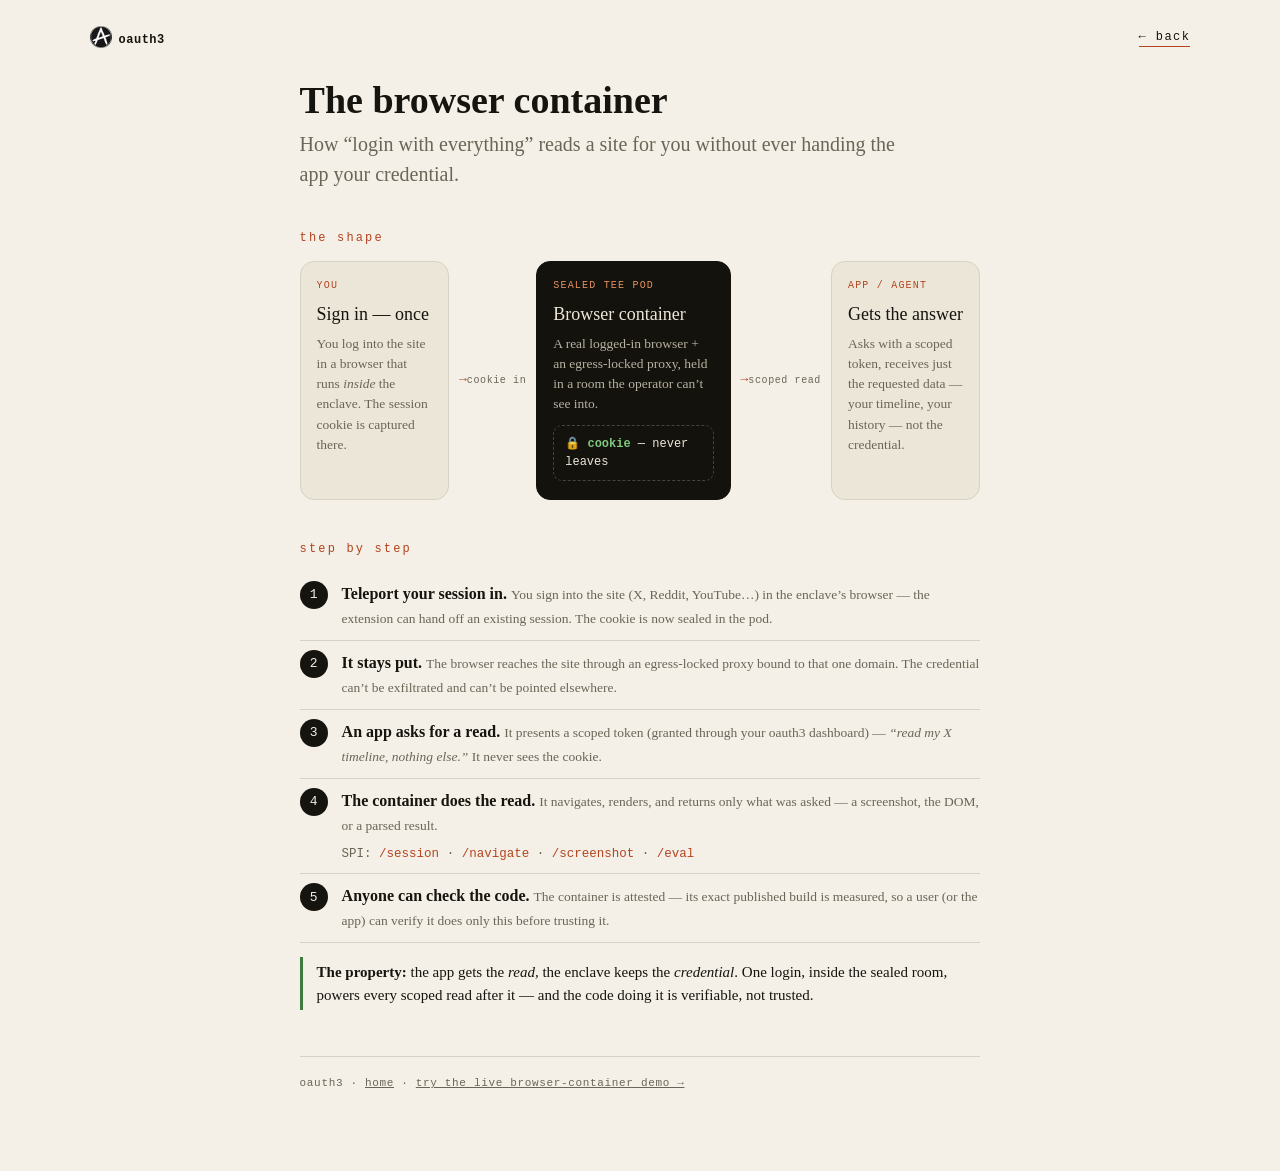
==== docs/browser-container.html @ da1b1e8d "docs: repoint demos to pod.dstack, add browser-container infographic - 'try it - live' links -> pod." ====
<!DOCTYPE html>
<html lang="en">
<head>
<meta charset="utf-8">
<meta name="viewport" content="width=device-width, initial-scale=1">
<title>oauth3 — the browser container</title>
<link rel="icon" type="image/png" href="icon.png">
<style>
  :root {
    --ink: #16140f; --paper: #f4f0e7; --panel: #ece6d9; --faint: #6b6557;
    --rule: #d8d2c4; --accent: #b4441f; --green: #3f7a3f;
    --gutter: clamp(20px, 7vw, 130px);
    --mono: ui-monospace, SFMono-Regular, Menlo, "Cascadia Code", monospace;
  }
  * { box-sizing: border-box; }
  body { margin: 0; background: var(--paper); color: var(--ink);
    font-family: Georgia, "Iowan Old Style", "Times New Roman", serif; line-height: 1.5; }
  a { color: inherit; }
  .wrap { max-width: 860px; margin: 0 auto; padding: 0 var(--gutter) 80px; }
  header.top { display: flex; justify-content: space-between; align-items: center;
    padding: 26px var(--gutter) 0; font-family: var(--mono); font-size: 12px;
    letter-spacing: .12em; text-transform: lowercase; color: var(--faint); }
  header.top .brand { color: var(--ink); font-weight: 600; letter-spacing: .04em; }
  header.top a { text-decoration: none; border-bottom: 1px solid var(--accent); color: var(--ink); }
  h1 { font-size: clamp(26px, 4vw, 38px); line-height: 1.15; margin: 30px 0 6px; }
  .lede { font-size: clamp(17px, 2.4vw, 20px); color: var(--faint); margin: 0 0 8px; max-width: 30em; }
  h2 { font-family: var(--mono); font-weight: 500; font-size: 12px; letter-spacing: .18em;
    text-transform: lowercase; color: var(--accent); margin: 40px 0 14px; }

  /* the diagram */
  .diagram { display: grid; grid-template-columns: 1fr auto 1.3fr auto 1fr; align-items: stretch;
    gap: 0; margin: 8px 0 4px; }
  @media (max-width: 720px) { .diagram { grid-template-columns: 1fr; } .arrow { transform: rotate(90deg); padding: 6px 0; } }
  .zone { border: 1px solid var(--rule); border-radius: 14px; padding: 16px 16px 18px; background: var(--panel); }
  .zone.tee { background: #14120d; color: #ece6d9; border-color: #14120d; position: relative; }
  .zone .ztag { font-family: var(--mono); font-size: 10px; letter-spacing: .12em; text-transform: uppercase;
    color: var(--accent); margin-bottom: 8px; }
  .zone.tee .ztag { color: #e6915f; }
  .zone .zname { font-size: 18px; margin-bottom: 6px; }
  .zone p { font-size: 13.5px; margin: 6px 0 0; color: var(--faint); }
  .zone.tee p { color: #b8b2a3; }
  .zone .box { border: 1px dashed #4a4436; border-radius: 9px; padding: 9px 11px; margin-top: 10px;
    font-family: var(--mono); font-size: 12px; color: #ece6d9; }
  .zone .lock { color: var(--green); font-weight: 600; }
  .zone.tee .lock { color: #7ec77e; }
  .arrow { display: flex; align-items: center; justify-content: center; padding: 0 10px;
    font-family: var(--mono); color: var(--accent); font-size: 13px; white-space: nowrap; }
  .arrow small { display:block; font-size: 10px; color: var(--faint); text-align:center; letter-spacing:.06em; }

  ol.steps { counter-reset: s; list-style: none; padding: 0; margin: 6px 0 0; }
  ol.steps li { position: relative; padding: 10px 0 10px 42px; border-bottom: 1px solid var(--rule); }
  ol.steps li:before { counter-increment: s; content: counter(s); position: absolute; left: 0; top: 9px;
    width: 28px; height: 28px; border-radius: 50%; background: var(--ink); color: var(--paper);
    font-family: var(--mono); font-size: 13px; display: flex; align-items: center; justify-content: center; }
  ol.steps b { font-weight: 600; }
  ol.steps .k { font-size: 13.5px; color: var(--faint); }
  code { font-family: var(--mono); font-size: .85em; background: var(--panel); padding: 1px 5px; border-radius: 4px; }
  .zone.tee code { background: #2a2519; color: #e6915f; }
  .spi { font-family: var(--mono); font-size: 12.5px; color: var(--faint); margin-top: 8px; }
  .spi span { color: var(--accent); }
  .prop { border-left: 3px solid var(--green); padding: 4px 0 4px 14px; margin: 14px 0 0;
    font-size: 15px; }
  footer { margin-top: 46px; padding-top: 18px; border-top: 1px solid var(--rule);
    font-family: var(--mono); font-size: 11px; letter-spacing: .06em; color: var(--faint); }
  footer a { color: var(--faint); }
</style>
</head>
<body>
  <header class="top">
    <span class="brand"><img src="icon.png" alt="" width="22" height="22" style="vertical-align:-5px;margin-right:7px">oauth3</span>
    <a href="index.html">← back</a>
  </header>

  <main class="wrap">
    <h1>The browser container</h1>
    <p class="lede">How &ldquo;login&nbsp;with&nbsp;everything&rdquo; reads a site for you without ever handing the app your credential.</p>

    <h2>the shape</h2>
    <div class="diagram">
      <div class="zone">
        <div class="ztag">you</div>
        <div class="zname">Sign in — once</div>
        <p>You log into the site in a browser that runs <em>inside</em> the enclave. The session cookie is captured there.</p>
      </div>
      <div class="arrow">→<small>cookie in</small></div>
      <div class="zone tee">
        <div class="ztag">sealed TEE pod</div>
        <div class="zname">Browser container</div>
        <p>A real logged-in browser + an egress-locked proxy, held in a room the operator can&rsquo;t see into.</p>
        <div class="box"><span class="lock">🔒 cookie</span> — never leaves</div>
      </div>
      <div class="arrow">→<small>scoped read</small></div>
      <div class="zone">
        <div class="ztag">app / agent</div>
        <div class="zname">Gets the answer</div>
        <p>Asks with a scoped token, receives just the requested data — your timeline, your history — not the credential.</p>
      </div>
    </div>

    <h2>step by step</h2>
    <ol class="steps">
      <li><b>Teleport your session in.</b> <span class="k">You sign into the site (X, Reddit, YouTube&hellip;) in the enclave&rsquo;s browser — the extension can hand off an existing session. The cookie is now sealed in the pod.</span></li>
      <li><b>It stays put.</b> <span class="k">The browser reaches the site through an egress-locked proxy bound to that one domain. The credential can&rsquo;t be exfiltrated and can&rsquo;t be pointed elsewhere.</span></li>
      <li><b>An app asks for a read.</b> <span class="k">It presents a scoped token (granted through your oauth3 dashboard) — <em>&ldquo;read my X timeline, nothing else.&rdquo;</em> It never sees the cookie.</span></li>
      <li><b>The container does the read.</b> <span class="k">It navigates, renders, and returns only what was asked — a screenshot, the DOM, or a parsed result.</span>
        <div class="spi">SPI: <span>/session</span> · <span>/navigate</span> · <span>/screenshot</span> · <span>/eval</span></div></li>
      <li><b>Anyone can check the code.</b> <span class="k">The container is attested — its exact published build is measured, so a user (or the app) can verify it does only this before trusting it.</span></li>
    </ol>

    <p class="prop"><b>The property:</b> the app gets the <em>read</em>, the enclave keeps the <em>credential</em>. One login, inside the sealed room, powers every scoped read after it — and the code doing it is verifiable, not trusted.</p>

    <footer>oauth3 · <a href="index.html">home</a> · <a href="https://pod.dstack.soc1024.com/timeline-peek/">try the live browser-container demo →</a></footer>
  </main>
</body>
</html>
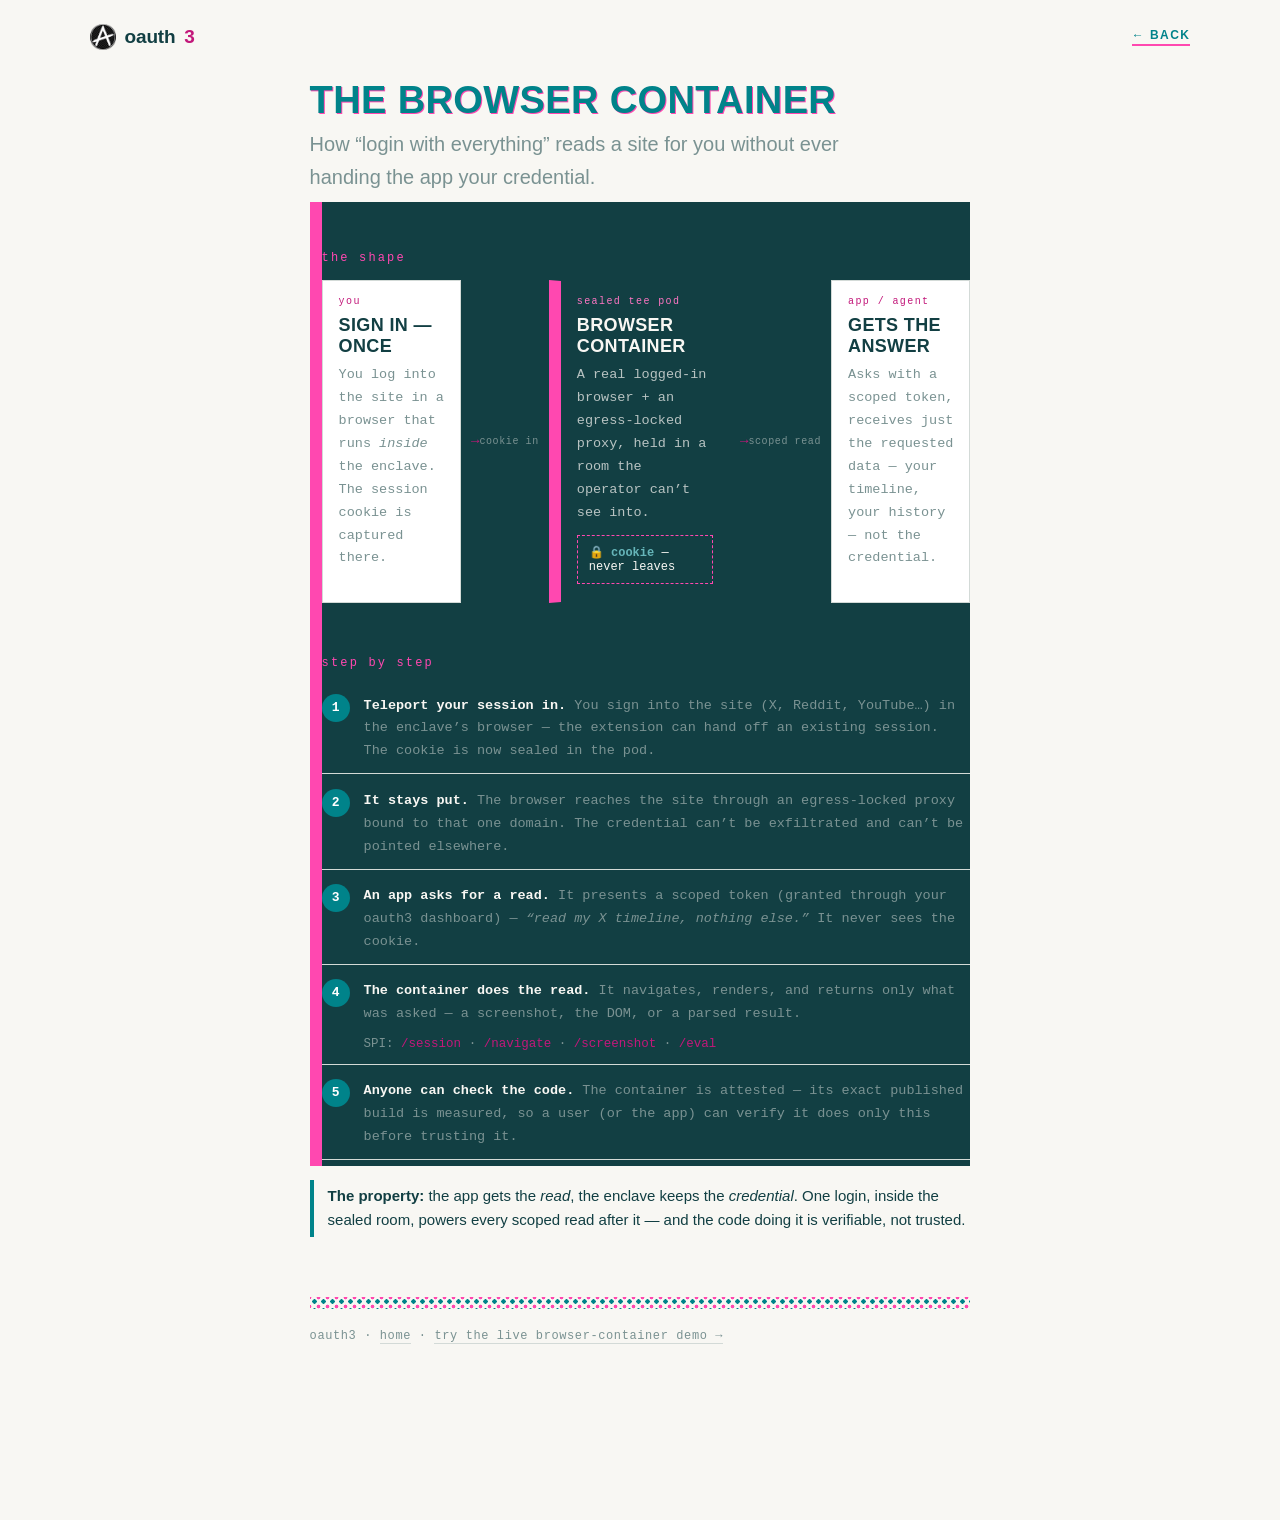
==== commit 8711e72a: "docs(#109): restyle GitHub Pages to the watermelon design system Restyle the three Pages HTML docs (" ====
--- a/docs/browser-container.html
+++ b/docs/browser-container.html
@@ -5,111 +5,95 @@
 <meta name="viewport" content="width=device-width, initial-scale=1">
 <title>oauth3 — the browser container</title>
 <link rel="icon" type="image/png" href="icon.png">
+<link rel="stylesheet" href="watermelon.css">
 <style>
-  :root {
-    --ink: #16140f; --paper: #f4f0e7; --panel: #ece6d9; --faint: #6b6557;
-    --rule: #d8d2c4; --accent: #b4441f; --green: #3f7a3f;
-    --gutter: clamp(20px, 7vw, 130px);
-    --mono: ui-monospace, SFMono-Regular, Menlo, "Cascadia Code", monospace;
-  }
-  * { box-sizing: border-box; }
-  body { margin: 0; background: var(--paper); color: var(--ink);
-    font-family: Georgia, "Iowan Old Style", "Times New Roman", serif; line-height: 1.5; }
-  a { color: inherit; }
-  .wrap { max-width: 860px; margin: 0 auto; padding: 0 var(--gutter) 80px; }
-  header.top { display: flex; justify-content: space-between; align-items: center;
-    padding: 26px var(--gutter) 0; font-family: var(--mono); font-size: 12px;
-    letter-spacing: .12em; text-transform: lowercase; color: var(--faint); }
-  header.top .brand { color: var(--ink); font-weight: 600; letter-spacing: .04em; }
-  header.top a { text-decoration: none; border-bottom: 1px solid var(--accent); color: var(--ink); }
-  h1 { font-size: clamp(26px, 4vw, 38px); line-height: 1.15; margin: 30px 0 6px; }
+  .wrap { padding-bottom: 80px; }
+  h1.lede-h1 { font: 800 clamp(26px, 4vw, 38px)/1.1 var(--cond); text-transform: uppercase; letter-spacing: .01em; margin: 30px 0 6px; color: var(--ink1); text-shadow: var(--off) var(--off) 0 var(--ink2); }
   .lede { font-size: clamp(17px, 2.4vw, 20px); color: var(--faint); margin: 0 0 8px; max-width: 30em; }
-  h2 { font-family: var(--mono); font-weight: 500; font-size: 12px; letter-spacing: .18em;
-    text-transform: lowercase; color: var(--accent); margin: 40px 0 14px; }
 
-  /* the diagram */
-  .diagram { display: grid; grid-template-columns: 1fr auto 1.3fr auto 1fr; align-items: stretch;
-    gap: 0; margin: 8px 0 4px; }
+  /* the diagram — three zones; the sealed TEE stays dark (the system's --deep block) */
+  .diagram { display: grid; grid-template-columns: 1fr auto 1.3fr auto 1fr; align-items: stretch; gap: 0; margin: 8px 0 4px; }
   @media (max-width: 720px) { .diagram { grid-template-columns: 1fr; } .arrow { transform: rotate(90deg); padding: 6px 0; } }
-  .zone { border: 1px solid var(--rule); border-radius: 14px; padding: 16px 16px 18px; background: var(--panel); }
-  .zone.tee { background: #14120d; color: #ece6d9; border-color: #14120d; position: relative; }
-  .zone .ztag { font-family: var(--mono); font-size: 10px; letter-spacing: .12em; text-transform: uppercase;
-    color: var(--accent); margin-bottom: 8px; }
-  .zone.tee .ztag { color: #e6915f; }
-  .zone .zname { font-size: 18px; margin-bottom: 6px; }
+  .zone { border: 1px solid var(--rule); padding: 16px 16px 18px; background: var(--card); }
+  .zone.tee { background: var(--deep); color: var(--block-text); border-color: var(--deep); border-left: 12px solid var(--ink2); position: relative; }
+  .zone .ztag { font: 500 10px/1 var(--mono); letter-spacing: .14em; text-transform: lowercase; color: var(--i2-text); margin-bottom: 8px; }
+  .zone.tee .ztag { color: color-mix(in srgb, var(--ink2) 75%, #fff); }
+  .zone .zname { font: 800 18px/1.2 var(--cond); text-transform: uppercase; letter-spacing: .02em; margin-bottom: 6px; color: var(--text); }
+  .zone.tee .zname { color: var(--block-text); }
   .zone p { font-size: 13.5px; margin: 6px 0 0; color: var(--faint); }
-  .zone.tee p { color: #b8b2a3; }
-  .zone .box { border: 1px dashed #4a4436; border-radius: 9px; padding: 9px 11px; margin-top: 10px;
-    font-family: var(--mono); font-size: 12px; color: #ece6d9; }
-  .zone .lock { color: var(--green); font-weight: 600; }
-  .zone.tee .lock { color: #7ec77e; }
-  .arrow { display: flex; align-items: center; justify-content: center; padding: 0 10px;
-    font-family: var(--mono); color: var(--accent); font-size: 13px; white-space: nowrap; }
-  .arrow small { display:block; font-size: 10px; color: var(--faint); text-align:center; letter-spacing:.06em; }
+  .zone.tee p { color: color-mix(in srgb, var(--block-text) 72%, var(--deep)); }
+  .zone .box { border: 1px dashed var(--ink2); padding: 9px 11px; margin-top: 10px; font: 500 12px var(--mono); color: var(--block-text); }
+  .zone .lock { color: var(--ink1); font-weight: 700; }
+  .zone.tee .lock { color: color-mix(in srgb, var(--ink1) 60%, #fff); }
+  .arrow { display: flex; align-items: center; justify-content: center; padding: 0 10px; font: 700 14px var(--mono); color: var(--i2-text); white-space: nowrap; }
+  .arrow small { display: block; font-size: 10px; color: var(--faint); text-align: center; letter-spacing: .06em; font-weight: 500; }
 
   ol.steps { counter-reset: s; list-style: none; padding: 0; margin: 6px 0 0; }
   ol.steps li { position: relative; padding: 10px 0 10px 42px; border-bottom: 1px solid var(--rule); }
   ol.steps li:before { counter-increment: s; content: counter(s); position: absolute; left: 0; top: 9px;
-    width: 28px; height: 28px; border-radius: 50%; background: var(--ink); color: var(--paper);
-    font-family: var(--mono); font-size: 13px; display: flex; align-items: center; justify-content: center; }
-  ol.steps b { font-weight: 600; }
+    width: 28px; height: 28px; border-radius: 50%; background: var(--ink1); color: #fff;
+    font: 700 13px/28px var(--mono); text-align: center; }
+  ol.steps b { font-weight: 700; }
   ol.steps .k { font-size: 13.5px; color: var(--faint); }
-  code { font-family: var(--mono); font-size: .85em; background: var(--panel); padding: 1px 5px; border-radius: 4px; }
-  .zone.tee code { background: #2a2519; color: #e6915f; }
-  .spi { font-family: var(--mono); font-size: 12.5px; color: var(--faint); margin-top: 8px; }
-  .spi span { color: var(--accent); }
-  .prop { border-left: 3px solid var(--green); padding: 4px 0 4px 14px; margin: 14px 0 0;
-    font-size: 15px; }
-  footer { margin-top: 46px; padding-top: 18px; border-top: 1px solid var(--rule);
-    font-family: var(--mono); font-size: 11px; letter-spacing: .06em; color: var(--faint); }
-  footer a { color: var(--faint); }
+  .zone.tee code { background: color-mix(in srgb, var(--ink2) 25%, var(--deep)); color: color-mix(in srgb, var(--ink2) 70%, #fff); }
+  .spi { font: 500 12.5px/1.6 var(--mono); color: var(--faint); margin-top: 8px; }
+  .spi span { color: var(--i2-text); }
+  .prop { border-left: 4px solid var(--ink1); padding: 4px 0 4px 14px; margin: 14px 0 0; font-size: 15px; }
+  .prop b { font-weight: 700; }
 </style>
 </head>
 <body>
   <header class="top">
-    <span class="brand"><img src="icon.png" alt="" width="22" height="22" style="vertical-align:-5px;margin-right:7px">oauth3</span>
-    <a href="index.html">← back</a>
+    <span class="wordmark"><img src="icon.png" alt="">oauth<b>3</b></span>
+    <a class="signin" href="index.html">← back</a>
   </header>
 
   <main class="wrap">
-    <h1>The browser container</h1>
+    <h1 class="lede-h1">The browser container</h1>
     <p class="lede">How &ldquo;login&nbsp;with&nbsp;everything&rdquo; reads a site for you without ever handing the app your credential.</p>
 
-    <h2>the shape</h2>
-    <div class="diagram">
-      <div class="zone">
-        <div class="ztag">you</div>
-        <div class="zname">Sign in — once</div>
-        <p>You log into the site in a browser that runs <em>inside</em> the enclave. The session cookie is captured there.</p>
+    <section class="block">
+      <h2 class="k">the shape</h2>
+      <div class="diagram">
+        <div class="zone">
+          <div class="ztag">you</div>
+          <div class="zname">Sign in — once</div>
+          <p>You log into the site in a browser that runs <em>inside</em> the enclave. The session cookie is captured there.</p>
+        </div>
+        <div class="arrow">→<small>cookie in</small></div>
+        <div class="zone tee">
+          <div class="ztag">sealed TEE pod</div>
+          <div class="zname">Browser container</div>
+          <p>A real logged-in browser + an egress-locked proxy, held in a room the operator can&rsquo;t see into.</p>
+          <div class="box"><span class="lock">🔒 cookie</span> — never leaves</div>
+        </div>
+        <div class="arrow">→<small>scoped read</small></div>
+        <div class="zone">
+          <div class="ztag">app / agent</div>
+          <div class="zname">Gets the answer</div>
+          <p>Asks with a scoped token, receives just the requested data — your timeline, your history — not the credential.</p>
+        </div>
       </div>
-      <div class="arrow">→<small>cookie in</small></div>
-      <div class="zone tee">
-        <div class="ztag">sealed TEE pod</div>
-        <div class="zname">Browser container</div>
-        <p>A real logged-in browser + an egress-locked proxy, held in a room the operator can&rsquo;t see into.</p>
-        <div class="box"><span class="lock">🔒 cookie</span> — never leaves</div>
-      </div>
-      <div class="arrow">→<small>scoped read</small></div>
-      <div class="zone">
-        <div class="ztag">app / agent</div>
-        <div class="zname">Gets the answer</div>
-        <p>Asks with a scoped token, receives just the requested data — your timeline, your history — not the credential.</p>
-      </div>
-    </div>
+    </section>
 
-    <h2>step by step</h2>
-    <ol class="steps">
-      <li><b>Teleport your session in.</b> <span class="k">You sign into the site (X, Reddit, YouTube&hellip;) in the enclave&rsquo;s browser — the extension can hand off an existing session. The cookie is now sealed in the pod.</span></li>
-      <li><b>It stays put.</b> <span class="k">The browser reaches the site through an egress-locked proxy bound to that one domain. The credential can&rsquo;t be exfiltrated and can&rsquo;t be pointed elsewhere.</span></li>
-      <li><b>An app asks for a read.</b> <span class="k">It presents a scoped token (granted through your oauth3 dashboard) — <em>&ldquo;read my X timeline, nothing else.&rdquo;</em> It never sees the cookie.</span></li>
-      <li><b>The container does the read.</b> <span class="k">It navigates, renders, and returns only what was asked — a screenshot, the DOM, or a parsed result.</span>
-        <div class="spi">SPI: <span>/session</span> · <span>/navigate</span> · <span>/screenshot</span> · <span>/eval</span></div></li>
-      <li><b>Anyone can check the code.</b> <span class="k">The container is attested — its exact published build is measured, so a user (or the app) can verify it does only this before trusting it.</span></li>
-    </ol>
+    <section class="block">
+      <h2 class="k">step by step</h2>
+      <ol class="steps">
+        <li><b>Teleport your session in.</b> <span class="k">You sign into the site (X, Reddit, YouTube&hellip;) in the enclave&rsquo;s browser — the extension can hand off an existing session. The cookie is now sealed in the pod.</span></li>
+        <li><b>It stays put.</b> <span class="k">The browser reaches the site through an egress-locked proxy bound to that one domain. The credential can&rsquo;t be exfiltrated and can&rsquo;t be pointed elsewhere.</span></li>
+        <li><b>An app asks for a read.</b> <span class="k">It presents a scoped token (granted through your oauth3 dashboard) — <em>&ldquo;read my X timeline, nothing else.&rdquo;</em> It never sees the cookie.</span></li>
+        <li><b>The container does the read.</b> <span class="k">It navigates, renders, and returns only what was asked — a screenshot, the DOM, or a parsed result.</span>
+          <div class="spi">SPI: <span>/session</span> · <span>/navigate</span> · <span>/screenshot</span> · <span>/eval</span></div></li>
+        <li><b>Anyone can check the code.</b> <span class="k">The container is attested — its exact published build is measured, so a user (or the app) can verify it does only this before trusting it.</span></li>
+      </ol>
+    </section>
 
     <p class="prop"><b>The property:</b> the app gets the <em>read</em>, the enclave keeps the <em>credential</em>. One login, inside the sealed room, powers every scoped read after it — and the code doing it is verifiable, not trusted.</p>
 
-    <footer>oauth3 · <a href="index.html">home</a> · <a href="https://pod.dstack.soc1024.com/timeline-peek/">try the live browser-container demo →</a></footer>
+    <footer>
+      <div class="halftone"></div>
+      <p class="ftxt">oauth3 · <a href="index.html">home</a> · <a href="https://pod.dstack.soc1024.com/timeline-peek/">try the live browser-container demo →</a></p>
+    </footer>
   </main>
 </body>
 </html>
--- a/docs/watermelon.css
+++ b/docs/watermelon.css
@@ -0,0 +1,121 @@
+/* oauth3 / pod.dstack — watermelon.css  (GitHub Pages restyle, issue #109)
+   System: CONSTRUCTIVIST OVERPRINT — Rodchenko geometry printed as a two-ink riso.
+   Primary inking: "watermelon classic"  ink1 #00838a (teal) · ink2 #ff48b0 (fluoro pink).
+   This file is the pod-wide tokens.css + components.css (light register only — the Pages
+   site is always-light per the standing no-dark-mode rule) plus the shared page chrome for
+   the three Pages documents. Style through the tokens; never hardcode hex in a page. */
+
+/* ───────────────────────────── tokens (light only) ───────────────────────────── */
+:root {
+  --ink1: #00838a;   /* teal — structure, primary actions, ok-status */
+  --ink2: #ff48b0;   /* fluoro pink — emphasis, danger, stamps, wedges */
+  --paper: #f8f7f3;
+  --deep: #123f43;        /* ink1 pulled toward black: body text + dark blocks */
+  --overprint: #00255f;   /* ink1 × ink2 multiply — free third color, decorative only */
+
+  --bg: var(--paper);
+  --text: var(--deep);
+  --faint: color-mix(in srgb, var(--deep) 55%, var(--paper));
+  --rule: color-mix(in srgb, var(--deep) 16%, var(--paper));
+  --card: #fff;
+  --block: var(--deep);       /* evidence blocks (receipts, logs, code) */
+  --block-text: #f8f7f3;
+  --wash1: color-mix(in srgb, var(--ink1) 15%, var(--paper));
+  --wash2: color-mix(in srgb, var(--ink2) 17%, var(--paper));
+  --i1-text: #00676d;   /* inks deepened for small text on washes */
+  --i2-text: #c2187a;
+  --warn: #a8780c;      /* marigold — the ONLY third ink, stale/warn states only */
+  --warn-wash: color-mix(in srgb, #e0a41a 22%, var(--paper));
+
+  --sans: "Helvetica Neue", Arial, sans-serif;                /* UI body */
+  --cond: "Arial Narrow", "Helvetica Neue", sans-serif;       /* display: 800 uppercase */
+  --mono: ui-monospace, SFMono-Regular, Menlo, monospace;     /* anything verifiable */
+
+  --off: 1px;   /* misregistration offset — NEVER larger, display text ≥19px only */
+  --gutter: clamp(20px, 7vw, 130px);
+}
+/* ALWAYS LIGHT: the Pages site does not flip on OS dark mode. We deliberately do not
+   ship the dark register from the pod tokens here. */
+
+/* ───────────────────────────── components ───────────────────────────── */
+body { background: var(--bg); color: var(--text); font: 16px/1.65 var(--sans); -webkit-font-smoothing: antialiased; }
+a { color: var(--i1-text); }
+a.u { border-bottom: 1px solid var(--ink2); text-decoration: none; }   /* inline emphasis link */
+:focus-visible { outline: 2px solid var(--ink2); outline-offset: 2px; }
+
+/* display: condensed 800 caps, ink1 with a 1px ink2 print-offset (≥19px text only) */
+.display { font: 800 clamp(48px, 11vw, 104px)/0.92 var(--cond); text-transform: uppercase; margin: 0; color: var(--ink1); text-shadow: var(--off) var(--off) 0 var(--ink2); text-wrap: balance; letter-spacing: -.01em; }
+
+/* labels: lowercase mono, wide tracking */
+.label, .kicker { font: 500 12px/1 var(--mono); letter-spacing: .16em; text-transform: lowercase; color: var(--faint); }
+h2.k { font: 500 12px/1 var(--mono); letter-spacing: .18em; text-transform: lowercase; color: var(--ink2); margin: 0 0 16px; }
+
+/* wordmark: seal + lowercase name, ink2 numeral */
+.wordmark { display: inline-flex; align-items: center; gap: 9px; font: 800 19px var(--sans); letter-spacing: -.01em; color: var(--text); text-decoration: none; }
+.wordmark img { width: 26px; height: 26px; }
+.wordmark b { color: var(--i2-text); font-weight: inherit; }
+
+/* halftone divider band */
+.halftone { height: 12px; background: radial-gradient(circle, var(--ink1) 34%, transparent 36%) 0 0/9px 9px, radial-gradient(circle, var(--ink2) 30%, transparent 32%) 4px 5px/9px 9px; }
+
+/* buttons: hard-edged, two-ink shadows; no border-radius in this system */
+.btn { display: inline-flex; align-items: center; gap: 8px; font: 800 13px var(--cond); text-transform: uppercase; letter-spacing: .12em; border: 0; padding: 11px 20px; cursor: pointer; background: var(--ink1); color: #fff; box-shadow: 3px 3px 0 var(--ink2); text-decoration: none; }
+.btn.ghost { background: transparent; color: var(--i1-text); border: 3px solid var(--ink1); box-shadow: none; }
+.btn.danger { background: var(--ink2); color: var(--deep); box-shadow: 3px 3px 0 var(--ink1); }
+.btn.quiet { background: transparent; color: var(--text); border: 1px solid var(--rule); box-shadow: none; font: 600 13px var(--sans); letter-spacing: 0; text-transform: none; }
+
+/* status pills — mono; ok/warn/bad only */
+.pill { display: inline-flex; align-items: center; gap: 6px; font: 500 12px/1 var(--mono); padding: 4px 10px; border-radius: 999px; }
+.pill.ok { background: var(--wash1); color: var(--i1-text); }
+.pill.warn { background: var(--warn-wash); color: var(--warn); }
+.pill.bad { background: var(--wash2); color: var(--i2-text); }
+
+/* surfaces: card = white panel with ink1 frame; note = quiet wash */
+.card { background: var(--card); border: 2.5px solid var(--ink1); padding: 18px 20px; }
+.note { background: var(--wash1); border-left: 6px solid var(--ink1); padding: 12px 14px; font-size: 14.5px; }
+
+/* evidence block: terminal/receipt output (curl evidence, logs, code) */
+.block { background: var(--block); color: var(--block-text); border-left: 12px solid var(--ink2); padding: 16px 20px; font: 13.5px/1.7 var(--mono); overflow-x: auto; }
+
+/* anything verifiable is a mono chip */
+.chip { font: 12px var(--mono); background: var(--wash1); color: var(--i1-text); padding: 2px 7px; }
+
+/* ───────────────────────────── shared page chrome ───────────────────────────── */
+* { box-sizing: border-box; }
+html { -webkit-text-size-adjust: 100%; scroll-behavior: smooth; }
+body { margin: 0; }
+img { max-width: 100%; }
+.wrap { max-width: 840px; margin: 0 auto; padding: 0 var(--gutter); }
+
+header.top { display: flex; justify-content: space-between; align-items: center;
+  padding: 24px var(--gutter) 0; }
+header.top .signin { font: 800 12px var(--cond); text-transform: uppercase; letter-spacing: .12em;
+  color: var(--ink1); text-decoration: none; border-bottom: 2px solid var(--ink2); padding-bottom: 2px; }
+header.top .signin:hover { color: var(--i2-text); }
+
+.hero { padding: 7vh 0 0; }
+.tagline { font-size: clamp(19px, 2.8vw, 25px); line-height: 1.3; margin: 22px 0 0; max-width: 19em; font-weight: 500; color: var(--text); }
+.tagline b { font-weight: 700; color: var(--ink1); }
+.tagline.sub { font-size: clamp(16px, 2.2vw, 20px); color: var(--faint); margin-top: 12px; max-width: 23em; font-weight: 400; }
+.tagline.sub b { color: var(--text); font-weight: 600; }
+
+section.block { padding: 50px 0 0; }
+p { margin: 0 0 1.1em; } strong { font-weight: 700; } em { font-style: italic; }
+ul, ol { margin: 0 0 1em; padding-left: 1.1em; } li { margin: 0 0 .4em; }
+h3 { font: 800 17px/1.2 var(--cond); text-transform: uppercase; letter-spacing: .04em; margin: 0 0 6px; color: var(--text); }
+
+code { font: 13px/1 var(--mono); background: var(--wash1); color: var(--i1-text); padding: 2px 6px; }
+pre { background: var(--block); color: var(--block-text); border-left: 12px solid var(--ink2);
+  padding: 16px 18px; overflow-x: auto; font: 13px/1.7 var(--mono); margin: 8px 0 0; }
+pre .c { color: color-mix(in srgb, var(--block-text) 55%, transparent); }
+pre .a { color: color-mix(in srgb, var(--ink2) 65%, #fff); }
+
+table { width: 100%; border-collapse: collapse; font-size: 15px; }
+td, th { text-align: left; padding: 9px 8px; border-bottom: 1px solid var(--rule); vertical-align: top; }
+th { font: 500 10px/1 var(--mono); letter-spacing: .1em; text-transform: uppercase; color: var(--faint); }
+td a { border-bottom: 1px solid var(--ink2); text-decoration: none; }
+
+footer { margin-top: 60px; }
+footer .halftone { margin-bottom: 18px; }
+footer .ftxt { padding: 0 0 48px; font: 500 12px/1.6 var(--mono); color: var(--faint); text-transform: lowercase; letter-spacing: .05em; }
+footer a { color: var(--faint); border-bottom: 1px solid var(--rule); text-decoration: none; }
